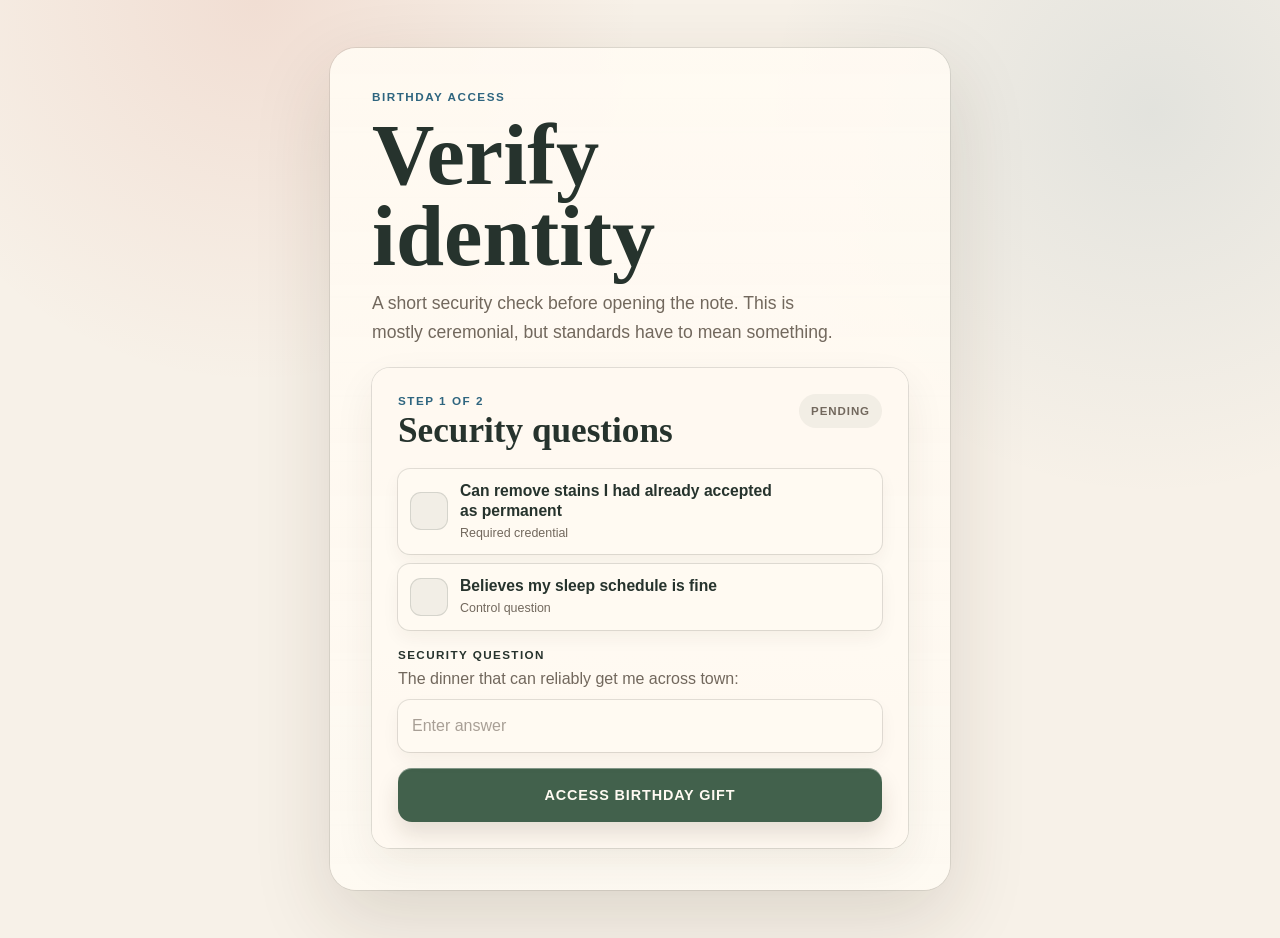
==== index.html @ d2ae6db3 "initial blog + birthday card" ====
<!DOCTYPE html>
<html lang="en">
<head>
  <meta charset="UTF-8">
  <meta name="viewport" content="width=device-width, initial-scale=1">
  <meta name="theme-color" content="#f7f1e8">
  <title>Verification</title>
  <link rel="stylesheet" href="styles.css">
</head>
<body>
  <main class="shell">
    <section class="screen screen-verify" aria-labelledby="page-title">
      <header class="header">
        <p class="kicker">Birthday access</p>
        <h1 id="page-title">Verify identity</h1>
        <p class="lede">
          A short security check before opening the note. This is mostly ceremonial,
          but standards have to mean something.
        </p>
      </header>

      <form class="panel" id="verify-form">
        <div class="panel-header">
          <div>
            <p class="panel-label">Step 1 of 2</p>
            <h2>Security questions</h2>
          </div>
          <span class="status-pill" id="status-pill">Pending</span>
        </div>

        <div class="checks">
          <label class="check-row">
            <input type="checkbox" id="check-stains">
            <span class="check-box" aria-hidden="true"></span>
            <span>
              <strong>Can remove stains I had already accepted as permanent</strong>
              <small>Required credential</small>
            </span>
          </label>

          <label class="check-row check-row-trap">
            <input type="checkbox" id="check-sleep">
            <span class="check-box" aria-hidden="true"></span>
            <span>
              <strong>Believes my sleep schedule is fine</strong>
              <small>Control question</small>
            </span>
          </label>
        </div>

        <div class="question">
          <label for="food-input">Security question</label>
          <p>The dinner that can reliably get me across town:</p>
          <div class="answer" id="answer-row">
            <input id="food-input" type="text" autocomplete="off" placeholder="Enter answer">
          </div>
        </div>

        <p class="hint" id="hint" aria-live="polite" hidden></p>

        <button class="primary" id="submit-btn" type="submit">
          Access birthday gift
        </button>
      </form>
    </section>
  </main>

  <script src="verify.js"></script>
</body>
</html>
---- styles.css ----
:root {
  --bg: #f7f1e8;
  --paper: #fffaf2;
  --panel: rgba(255, 250, 242, 0.86);
  --ink: #26332d;
  --muted: #72685d;
  --line: rgba(38, 51, 45, 0.13);
  --line-strong: rgba(38, 51, 45, 0.24);
  --green: #42614c;
  --red: #c6533c;
  --blue: #2e657f;
  --shadow: rgba(55, 39, 19, 0.14);
  --radius-page: 26px;
  --radius-panel: 18px;
  --radius-control: 12px;
}

* {
  box-sizing: border-box;
}

html {
  min-height: 100%;
  background:
    radial-gradient(circle at 20% 0%, rgba(198, 83, 60, 0.12), transparent 24rem),
    radial-gradient(circle at 90% 12%, rgba(46, 101, 127, 0.1), transparent 24rem),
    var(--bg);
  -webkit-font-smoothing: antialiased;
  text-rendering: optimizeLegibility;
}

body {
  min-height: 100svh;
  margin: 0;
  color: var(--ink);
  font-family: "Avenir Next", "Trebuchet MS", Verdana, sans-serif;
}

button,
input {
  font: inherit;
}

.shell {
  min-height: 100svh;
  display: grid;
  place-items: center;
  padding: clamp(16px, 4vw, 48px);
}

.screen {
  width: min(100%, 620px);
  display: grid;
  gap: 22px;
  padding: clamp(22px, 5vw, 42px);
  border-radius: var(--radius-page);
  background:
    linear-gradient(180deg, rgba(255, 250, 242, 0.94), rgba(255, 250, 242, 0.88)),
    repeating-linear-gradient(0deg, transparent 0 31px, rgba(38, 51, 45, 0.035) 32px 33px);
  box-shadow:
    0 28px 80px var(--shadow),
    0 0 0 1px rgba(38, 51, 45, 0.1);
  animation: enter 520ms cubic-bezier(0.2, 0, 0, 1) both;
}

.header {
  display: grid;
  gap: 12px;
}

.kicker,
.panel-label {
  margin: 0;
  color: var(--blue);
  font-size: 0.73rem;
  font-weight: 900;
  letter-spacing: 0.13em;
  text-transform: uppercase;
}

h1,
h2,
p {
  margin: 0;
}

h1 {
  max-width: 11ch;
  color: var(--ink);
  font-family: Georgia, "Times New Roman", serif;
  font-size: clamp(3rem, 10vw, 5.4rem);
  font-weight: 900;
  line-height: 0.94;
  letter-spacing: 0;
  text-wrap: balance;
}

h2 {
  margin-top: 6px;
  color: var(--ink);
  font-family: Georgia, "Times New Roman", serif;
  font-size: clamp(1.55rem, 4.5vw, 2.2rem);
  line-height: 1;
  text-wrap: balance;
}

.lede {
  max-width: 48ch;
  color: var(--muted);
  font-size: clamp(1rem, 2.1vw, 1.1rem);
  line-height: 1.62;
  text-wrap: pretty;
}

.panel {
  padding: clamp(17px, 4vw, 26px);
  border-radius: var(--radius-panel);
  background: var(--panel);
  box-shadow:
    0 16px 42px rgba(55, 39, 19, 0.07),
    0 0 0 1px var(--line);
}

.panel-header {
  display: flex;
  align-items: flex-start;
  justify-content: space-between;
  gap: 18px;
  margin-bottom: 20px;
}

.status-pill {
  flex: 0 0 auto;
  min-height: 34px;
  display: inline-flex;
  align-items: center;
  justify-content: center;
  padding: 0 12px;
  border-radius: 999px;
  color: var(--muted);
  background: rgba(38, 51, 45, 0.06);
  font-size: 0.72rem;
  font-weight: 900;
  letter-spacing: 0.08em;
  text-transform: uppercase;
}

.status-pill-ok {
  color: #fffaf2;
  background: var(--green);
}

.status-pill-error {
  color: #fffaf2;
  background: var(--red);
}

.checks {
  display: grid;
  gap: 10px;
}

.check-row {
  position: relative;
  min-height: 66px;
  display: grid;
  grid-template-columns: 38px minmax(0, 1fr);
  gap: 12px;
  align-items: center;
  padding: 12px;
  border-radius: var(--radius-control);
  background: var(--paper);
  cursor: pointer;
  box-shadow:
    0 8px 18px rgba(55, 39, 19, 0.05),
    0 0 0 1px var(--line);
  transition-property: transform, background-color, box-shadow;
  transition-duration: 170ms;
  transition-timing-function: cubic-bezier(0.2, 0, 0, 1);
}

.check-row:hover {
  transform: translateY(-1px);
  box-shadow:
    0 12px 24px rgba(55, 39, 19, 0.08),
    0 0 0 1px var(--line-strong);
}

.check-row:active {
  transform: scale(0.96);
}

.check-row input {
  position: absolute;
  opacity: 0;
  pointer-events: none;
}

.check-box {
  position: relative;
  width: 38px;
  height: 38px;
  border-radius: 11px;
  background: rgba(38, 51, 45, 0.06);
  box-shadow: 0 0 0 1px rgba(38, 51, 45, 0.14) inset;
  transition-property: background-color, box-shadow;
  transition-duration: 170ms;
  transition-timing-function: cubic-bezier(0.2, 0, 0, 1);
}

.check-box::after {
  content: "";
  position: absolute;
  left: 11px;
  top: 10px;
  width: 13px;
  height: 8px;
  border-left: 3px solid #fffaf2;
  border-bottom: 3px solid #fffaf2;
  opacity: 0;
  filter: blur(4px);
  transform: rotate(-45deg) scale(0.25);
  transition-property: opacity, filter, transform;
  transition-duration: 170ms;
  transition-timing-function: cubic-bezier(0.2, 0, 0, 1);
}

.check-row input:checked + .check-box {
  background: var(--green);
  box-shadow: 0 10px 20px rgba(66, 97, 76, 0.18);
}

.check-row input:checked + .check-box::after {
  opacity: 1;
  filter: blur(0);
  transform: rotate(-45deg) scale(1);
}

.check-row:has(input:checked) {
  background: #f1f6ee;
  box-shadow:
    0 12px 24px rgba(66, 97, 76, 0.09),
    0 0 0 2px rgba(66, 97, 76, 0.24);
}

.check-row strong {
  display: block;
  font-size: 0.98rem;
  line-height: 1.28;
  text-wrap: pretty;
}

.check-row small {
  display: block;
  margin-top: 4px;
  color: var(--muted);
  font-size: 0.78rem;
  line-height: 1.35;
}

.question {
  margin-top: 18px;
}

.question label {
  display: block;
  margin-bottom: 6px;
  font-size: 0.73rem;
  font-weight: 900;
  letter-spacing: 0.12em;
  text-transform: uppercase;
}

.question p {
  margin-bottom: 10px;
  color: var(--muted);
  line-height: 1.45;
  text-wrap: pretty;
}

.answer {
  position: relative;
}

.answer input {
  width: 100%;
  min-height: 52px;
  padding: 0 14px;
  border: 0;
  border-radius: var(--radius-control);
  color: var(--ink);
  background: var(--paper);
  outline: none;
  box-shadow:
    0 8px 18px rgba(55, 39, 19, 0.05),
    0 0 0 1px var(--line);
  transition-property: background-color, box-shadow;
  transition-duration: 170ms;
  transition-timing-function: cubic-bezier(0.2, 0, 0, 1);
}

.answer input:focus {
  background: #fffdf8;
  box-shadow:
    0 12px 24px rgba(55, 39, 19, 0.08),
    0 0 0 3px rgba(46, 101, 127, 0.22);
}

.answer input::placeholder {
  color: rgba(114, 104, 93, 0.62);
}

.hint {
  min-height: 21px;
  margin-top: 10px;
  color: var(--red);
  font-size: 0.84rem;
  font-weight: 800;
  line-height: 1.35;
  text-wrap: pretty;
}

.hint[hidden] {
  display: none;
}

.primary {
  width: 100%;
  min-height: 54px;
  margin-top: 16px;
  border: 0;
  border-radius: 14px;
  color: #fffaf2;
  background: var(--green);
  cursor: pointer;
  font-size: 0.9rem;
  font-weight: 900;
  letter-spacing: 0.06em;
  text-transform: uppercase;
  box-shadow:
    0 12px 22px rgba(55, 39, 19, 0.13),
    0 1px 0 rgba(255, 255, 255, 0.34) inset;
  transition-property: transform, background-color, box-shadow, color;
  transition-duration: 180ms;
  transition-timing-function: cubic-bezier(0.2, 0, 0, 1);
}

.primary:hover {
  transform: translateY(-1px);
  background: #36563f;
}

.primary:active {
  transform: scale(0.96);
}

.primary.invalid {
  animation: invalid-submit 420ms cubic-bezier(0.2, 0, 0, 1);
}

.dispatch {
  display: grid;
  grid-template-columns: repeat(3, minmax(0, 1fr));
  gap: 10px;
}

.dispatch > div {
  min-height: 154px;
  padding: 15px;
  border-radius: var(--radius-control);
  background: var(--paper);
  box-shadow:
    0 8px 18px rgba(55, 39, 19, 0.05),
    0 0 0 1px var(--line);
}

.dispatch-number {
  display: block;
  margin-bottom: 16px;
  color: var(--red);
  font-family: Georgia, "Times New Roman", serif;
  font-size: 1.6rem;
  font-weight: 900;
  line-height: 1;
  font-variant-numeric: tabular-nums;
}

.dispatch strong {
  display: block;
  margin-bottom: 8px;
  line-height: 1.15;
}

.dispatch p {
  color: var(--muted);
  font-size: 0.88rem;
  line-height: 1.42;
  text-wrap: pretty;
}

.note {
  margin-top: 16px;
  padding: 15px 16px;
  border-radius: var(--radius-control);
  color: var(--ink);
  background: rgba(198, 83, 60, 0.08);
  box-shadow: 0 0 0 1px rgba(198, 83, 60, 0.16) inset;
  font-weight: 750;
  line-height: 1.48;
  text-wrap: pretty;
}

.gift-actions {
  margin-top: 18px;
}

.gift-actions[hidden] {
  display: none;
}

.primary-link {
  min-height: 48px;
  display: inline-flex;
  align-items: center;
  justify-content: center;
  padding: 0 16px;
  border-radius: 13px;
  color: #fffaf2;
  background: var(--green);
  font-size: 0.85rem;
  font-weight: 900;
  letter-spacing: 0.06em;
  text-decoration: none;
  text-transform: uppercase;
  box-shadow:
    0 14px 24px rgba(66, 97, 76, 0.18),
    0 1px 0 rgba(255, 255, 255, 0.34) inset;
  transition-property: transform, background-color, box-shadow;
  transition-duration: 180ms;
  transition-timing-function: cubic-bezier(0.2, 0, 0, 1);
}

.primary-link:hover {
  transform: translateY(-1px);
  background: #36563f;
}

.primary-link:active {
  transform: scale(0.96);
}

.fine {
  margin-top: 13px;
  color: var(--muted);
  font-size: 0.76rem;
  line-height: 1.45;
  text-align: center;
  text-wrap: pretty;
}

.secondary-link {
  justify-self: center;
  color: var(--muted);
  font-size: 0.84rem;
  font-weight: 800;
  text-decoration-color: rgba(114, 104, 93, 0.35);
  text-underline-offset: 4px;
  transition-property: color, text-decoration-color;
  transition-duration: 170ms;
  transition-timing-function: cubic-bezier(0.2, 0, 0, 1);
}

.secondary-link:hover {
  color: var(--ink);
  text-decoration-color: var(--ink);
}

.blog-body {
  background:
    linear-gradient(90deg, rgba(38, 51, 45, 0.045) 1px, transparent 1px),
    linear-gradient(var(--bg), var(--bg));
  background-size: 82px 100%, auto;
}

.blog-shell,
.post-shell {
  width: min(100%, 980px);
  min-height: 100svh;
  margin: 0 auto;
  padding: clamp(22px, 6vw, 70px) clamp(18px, 5vw, 52px);
}

.post-shell {
  width: min(100%, 780px);
}

.blog-hero,
.post-header {
  max-width: 680px;
  display: grid;
  gap: 13px;
  margin-bottom: clamp(34px, 7vw, 64px);
  animation: enter 520ms cubic-bezier(0.2, 0, 0, 1) both;
}

.blog-hero h1,
.post-header h1 {
  max-width: 12ch;
}

.back-link {
  width: fit-content;
  min-height: 40px;
  display: inline-flex;
  align-items: center;
  color: var(--muted);
  font-size: 0.84rem;
  font-weight: 850;
  text-decoration-color: rgba(114, 104, 93, 0.34);
  text-underline-offset: 4px;
  transition-property: color, text-decoration-color, transform;
  transition-duration: 170ms;
  transition-timing-function: cubic-bezier(0.2, 0, 0, 1);
}

.back-link:hover {
  color: var(--ink);
  text-decoration-color: var(--ink);
  transform: translateX(-2px);
}

.blog-status {
  max-width: 620px;
  padding: clamp(18px, 4vw, 28px) 0;
  border-top: 1px solid var(--line);
  border-bottom: 1px solid var(--line);
  animation: enter 520ms 90ms cubic-bezier(0.2, 0, 0, 1) both;
}

.blog-status h2 {
  margin: 8px 0 12px;
}

.blog-status p:not(.panel-label) {
  max-width: 48ch;
  color: var(--muted);
  line-height: 1.58;
  text-wrap: pretty;
}

.blog-status code {
  padding: 0.08rem 0.26rem;
  border-radius: 6px;
  background: rgba(38, 51, 45, 0.08);
  color: var(--ink);
  font-size: 0.94em;
}

.post-list {
  display: grid;
  border-top: 1px solid var(--line);
  animation: enter 520ms 90ms cubic-bezier(0.2, 0, 0, 1) both;
}

.post-row {
  display: grid;
  grid-template-columns: 112px minmax(0, 1fr);
  gap: clamp(16px, 4vw, 28px);
  align-items: center;
  min-height: 132px;
  padding: 22px 0;
  border-bottom: 1px solid var(--line);
  color: inherit;
  text-decoration: none;
  transition-property: transform, border-color;
  transition-duration: 180ms;
  transition-timing-function: cubic-bezier(0.2, 0, 0, 1);
}

.post-row:hover {
  transform: translateX(4px);
  border-color: var(--line-strong);
}

.post-row:active {
  transform: scale(0.96);
}

.post-row img {
  width: 112px;
  aspect-ratio: 1;
  object-fit: cover;
  border-radius: 14px;
  box-shadow:
    0 12px 26px rgba(55, 39, 19, 0.1),
    0 0 0 1px rgba(0, 0, 0, 0.1);
}

.post-row time {
  display: block;
  margin-bottom: 8px;
  color: var(--blue);
  font-size: 0.72rem;
  font-weight: 900;
  letter-spacing: 0.12em;
  text-transform: uppercase;
  font-variant-numeric: tabular-nums;
}

.post-row strong {
  display: block;
  color: var(--ink);
  font-family: Georgia, "Times New Roman", serif;
  font-size: clamp(1.5rem, 5vw, 2.35rem);
  line-height: 1.04;
  text-wrap: balance;
}

.post-row small {
  display: block;
  max-width: 54ch;
  margin-top: 9px;
  color: var(--muted);
  font-size: 0.95rem;
  line-height: 1.45;
  text-wrap: pretty;
}

.post-nav {
  margin-bottom: clamp(24px, 6vw, 46px);
}

.markdown-frame {
  animation: enter 520ms 120ms cubic-bezier(0.2, 0, 0, 1) both;
}

@keyframes enter {
  from {
    opacity: 0;
    transform: translateY(12px);
  }
  to {
    opacity: 1;
    transform: translateY(0);
  }
}

@keyframes invalid-submit {
  0% {
    transform: translateX(0);
    background: var(--red);
  }
  18% {
    transform: translateX(-7px);
  }
  36% {
    transform: translateX(7px);
  }
  54% {
    transform: translateX(-5px);
  }
  72% {
    transform: translateX(3px);
  }
  100% {
    transform: translateX(0);
    background: var(--green);
  }
}

@media (max-width: 560px) {
  .shell {
    align-items: start;
    padding: 10px;
  }

  .screen {
    gap: 18px;
    padding: 22px 16px 16px;
    border-radius: 22px;
  }

  h1 {
    max-width: 10ch;
    font-size: clamp(2.65rem, 14vw, 4.2rem);
  }

  .panel-header {
    align-items: center;
  }

  .dispatch {
    grid-template-columns: 1fr;
  }

  .dispatch > div {
    min-height: auto;
  }

  .blog-shell,
  .post-shell {
    padding: 18px 16px 44px;
  }

  .blog-hero,
  .post-header {
    margin-bottom: 32px;
  }

  .post-row {
    grid-template-columns: 1fr;
    gap: 14px;
    min-height: 0;
  }

  .post-row img {
    width: 100%;
    max-height: 240px;
    aspect-ratio: 1.5;
  }
}

@media (prefers-reduced-motion: reduce) {
  *,
  *::before,
  *::after {
    animation-duration: 1ms !important;
    animation-iteration-count: 1 !important;
    scroll-behavior: auto !important;
    transition-duration: 1ms !important;
  }
}
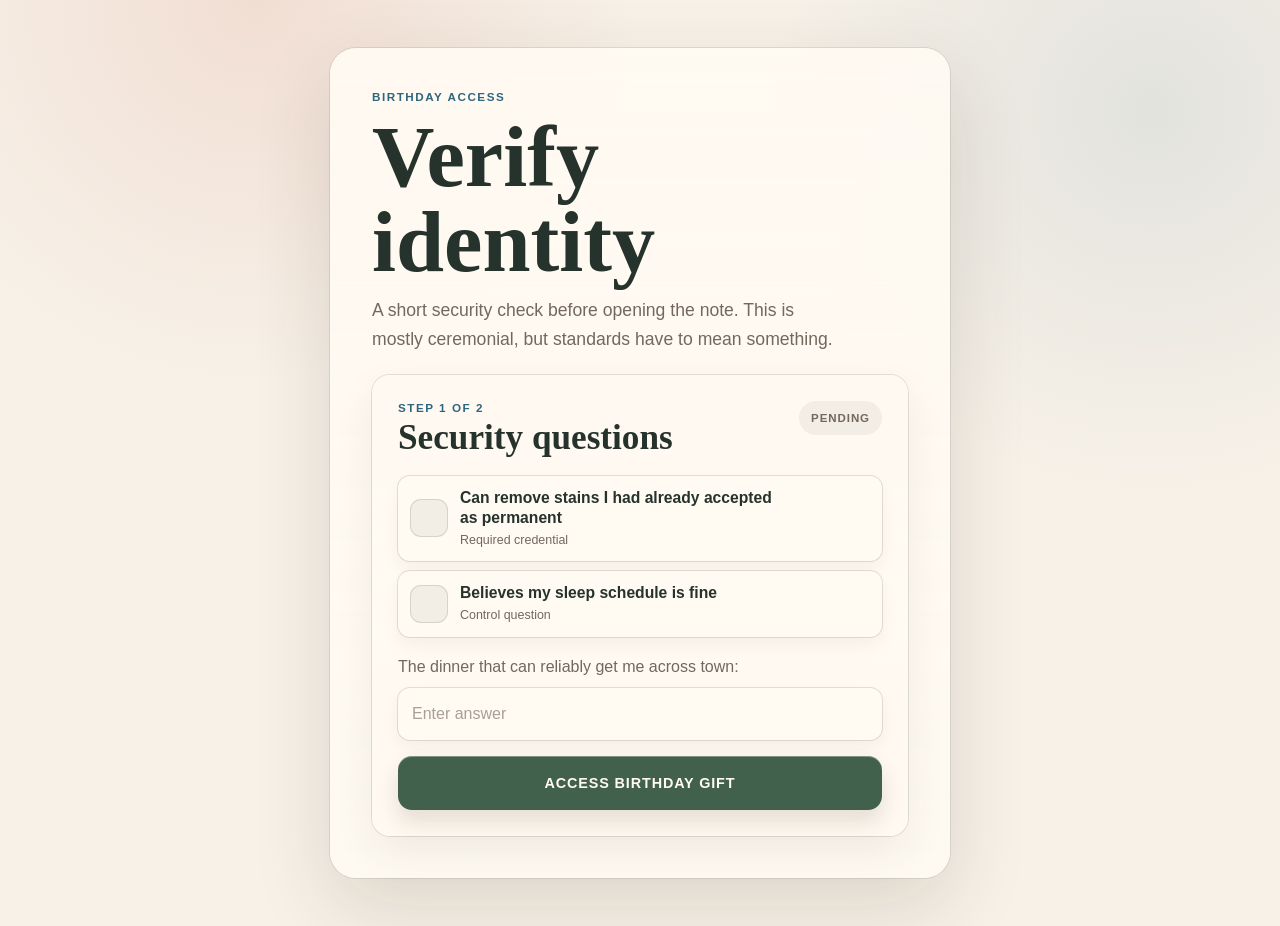
==== commit 5bec723c: "remove redundant "Security question" text from `index.html`" ====
--- a/index.html
+++ b/index.html
@@ -49,7 +49,7 @@
         </div>
 
         <div class="question">
-          <label for="food-input">Security question</label>
+          <label for="food-input" class="sr-only">Security question</label>
           <p>The dinner that can reliably get me across town:</p>
           <div class="answer" id="answer-row">
             <input id="food-input" type="text" autocomplete="off" placeholder="Enter answer">
--- a/styles.css
+++ b/styles.css
@@ -1,6 +1,7 @@
 :root {
   --bg: #f7f1e8;
   --paper: #fffaf2;
+  --paper-solid: #fff7ec;
   --panel: rgba(255, 250, 242, 0.86);
   --ink: #26332d;
   --muted: #72685d;
@@ -90,7 +91,7 @@
   font-family: Georgia, "Times New Roman", serif;
   font-size: clamp(3rem, 10vw, 5.4rem);
   font-weight: 900;
-  line-height: 0.94;
+  line-height: 0.98;
   letter-spacing: 0;
   text-wrap: balance;
 }
@@ -153,6 +154,45 @@
 .status-pill-error {
   color: #fffaf2;
   background: var(--red);
+}
+
+.birthday-banner {
+  display: grid;
+  gap: 6px;
+  padding: 16px;
+  border-radius: 16px;
+  color: var(--ink);
+  background:
+    linear-gradient(135deg, rgba(198, 83, 60, 0.13), rgba(66, 97, 76, 0.1)),
+    var(--paper);
+  box-shadow:
+    0 14px 28px rgba(55, 39, 19, 0.08),
+    0 0 0 1px rgba(198, 83, 60, 0.14);
+}
+
+.birthday-banner span {
+  color: var(--red);
+  font-size: 0.73rem;
+  font-weight: 900;
+  letter-spacing: 0.12em;
+  text-transform: uppercase;
+}
+
+.birthday-banner strong {
+  display: block;
+  max-width: 24ch;
+  font-family: Georgia, "Times New Roman", serif;
+  font-size: clamp(1.35rem, 4vw, 1.75rem);
+  line-height: 1.05;
+  text-wrap: balance;
+}
+
+.birthday-banner p {
+  max-width: 36ch;
+  color: var(--muted);
+  font-size: 0.95rem;
+  line-height: 1.42;
+  text-wrap: pretty;
 }
 
 .checks {
@@ -258,6 +298,17 @@
   line-height: 1.35;
 }
 
+.sr-only {
+  position: absolute;
+  width: 1px;
+  height: 1px;
+  padding: 0;
+  margin: -1px;
+  overflow: hidden;
+  clip: rect(0, 0, 0, 0);
+  border: 0;
+}
+
 .question {
   margin-top: 18px;
 }
@@ -669,24 +720,125 @@
 }
 
 @media (max-width: 560px) {
+  html {
+    background: var(--paper-solid);
+  }
+
+  body,
+  .blog-body {
+    min-height: 100dvh;
+    background: var(--paper-solid);
+  }
+
   .shell {
-    align-items: start;
-    padding: 10px;
+    display: block;
+    min-height: 100dvh;
+    padding:
+      max(18px, env(safe-area-inset-top))
+      max(16px, env(safe-area-inset-right))
+      max(22px, env(safe-area-inset-bottom))
+      max(16px, env(safe-area-inset-left));
   }
 
   .screen {
-    gap: 18px;
-    padding: 22px 16px 16px;
-    border-radius: 22px;
+    width: 100%;
+    gap: 20px;
+    padding: 0;
+    border-radius: 0;
+    background: transparent;
+    box-shadow: none;
+  }
+
+  .header {
+    gap: 10px;
+  }
+
+  .kicker,
+  .panel-label {
+    font-size: 0.68rem;
+    letter-spacing: 0.1em;
   }
 
   h1 {
-    max-width: 10ch;
-    font-size: clamp(2.65rem, 14vw, 4.2rem);
+    max-width: 100%;
+    font-size: clamp(2.45rem, 12vw, 3.55rem);
+    line-height: 1.02;
+  }
+
+  h2 {
+    font-size: clamp(1.55rem, 8vw, 2.05rem);
+    line-height: 1.04;
+  }
+
+  .lede {
+    max-width: 36rem;
+    font-size: 1rem;
+    line-height: 1.55;
+  }
+
+  .panel {
+    padding: 16px;
+    border-radius: 18px;
+    background: rgba(255, 250, 242, 0.95);
+    box-shadow:
+      0 14px 34px rgba(55, 39, 19, 0.08),
+      0 0 0 1px var(--line);
   }
 
   .panel-header {
-    align-items: center;
+    display: grid;
+    grid-template-columns: minmax(0, 1fr);
+    gap: 12px;
+    margin-bottom: 18px;
+  }
+
+  .status-pill {
+    width: fit-content;
+    min-height: 32px;
+  }
+
+  .birthday-banner {
+    gap: 7px;
+    padding: 14px;
+    border-radius: 16px;
+  }
+
+  .birthday-banner span {
+    font-size: 0.66rem;
+    letter-spacing: 0.1em;
+  }
+
+  .birthday-banner strong {
+    max-width: 18ch;
+    font-size: clamp(1.28rem, 7vw, 1.55rem);
+    line-height: 1.08;
+  }
+
+  .birthday-banner p {
+    max-width: 27ch;
+    font-size: 0.92rem;
+    line-height: 1.38;
+  }
+
+  .check-row {
+    min-height: 68px;
+    grid-template-columns: 38px minmax(0, 1fr);
+    gap: 11px;
+    padding: 12px;
+  }
+
+  .check-row strong {
+    font-size: 0.93rem;
+    line-height: 1.26;
+  }
+
+  .check-row small {
+    font-size: 0.76rem;
+  }
+
+  .primary,
+  .primary-link {
+    min-height: 54px;
   }
 
   .dispatch {
@@ -699,24 +851,86 @@
 
   .blog-shell,
   .post-shell {
-    padding: 18px 16px 44px;
+    width: 100%;
+    min-height: 100dvh;
+    padding:
+      max(18px, env(safe-area-inset-top))
+      max(16px, env(safe-area-inset-right))
+      max(38px, env(safe-area-inset-bottom))
+      max(16px, env(safe-area-inset-left));
   }
 
   .blog-hero,
   .post-header {
     margin-bottom: 32px;
+  }
+
+  .blog-hero h1,
+  .post-header h1 {
+    max-width: 100%;
+  }
+
+  .blog-status {
+    padding: 20px 0;
   }
 
   .post-row {
     grid-template-columns: 1fr;
     gap: 14px;
     min-height: 0;
+    padding: 20px 0;
   }
 
   .post-row img {
     width: 100%;
     max-height: 240px;
     aspect-ratio: 1.5;
+  }
+
+  .post-row:hover {
+    transform: none;
+  }
+
+  .post-row:active {
+    transform: scale(0.98);
+  }
+}
+
+@media (max-width: 390px) {
+  .shell,
+  .blog-shell,
+  .post-shell {
+    padding-inline:
+      max(14px, env(safe-area-inset-left))
+      max(14px, env(safe-area-inset-right));
+  }
+
+  h1 {
+    font-size: clamp(2.25rem, 11.5vw, 3rem);
+  }
+
+  .screen {
+    gap: 18px;
+  }
+
+  .panel {
+    padding: 14px;
+    border-radius: 16px;
+  }
+
+  .birthday-banner {
+    padding: 13px;
+  }
+
+  .check-row {
+    grid-template-columns: 36px minmax(0, 1fr);
+    padding: 11px;
+  }
+
+  .check-box {
+    width: 36px;
+    height: 36px;
+    border-radius: 10px;
   }
 }
 
